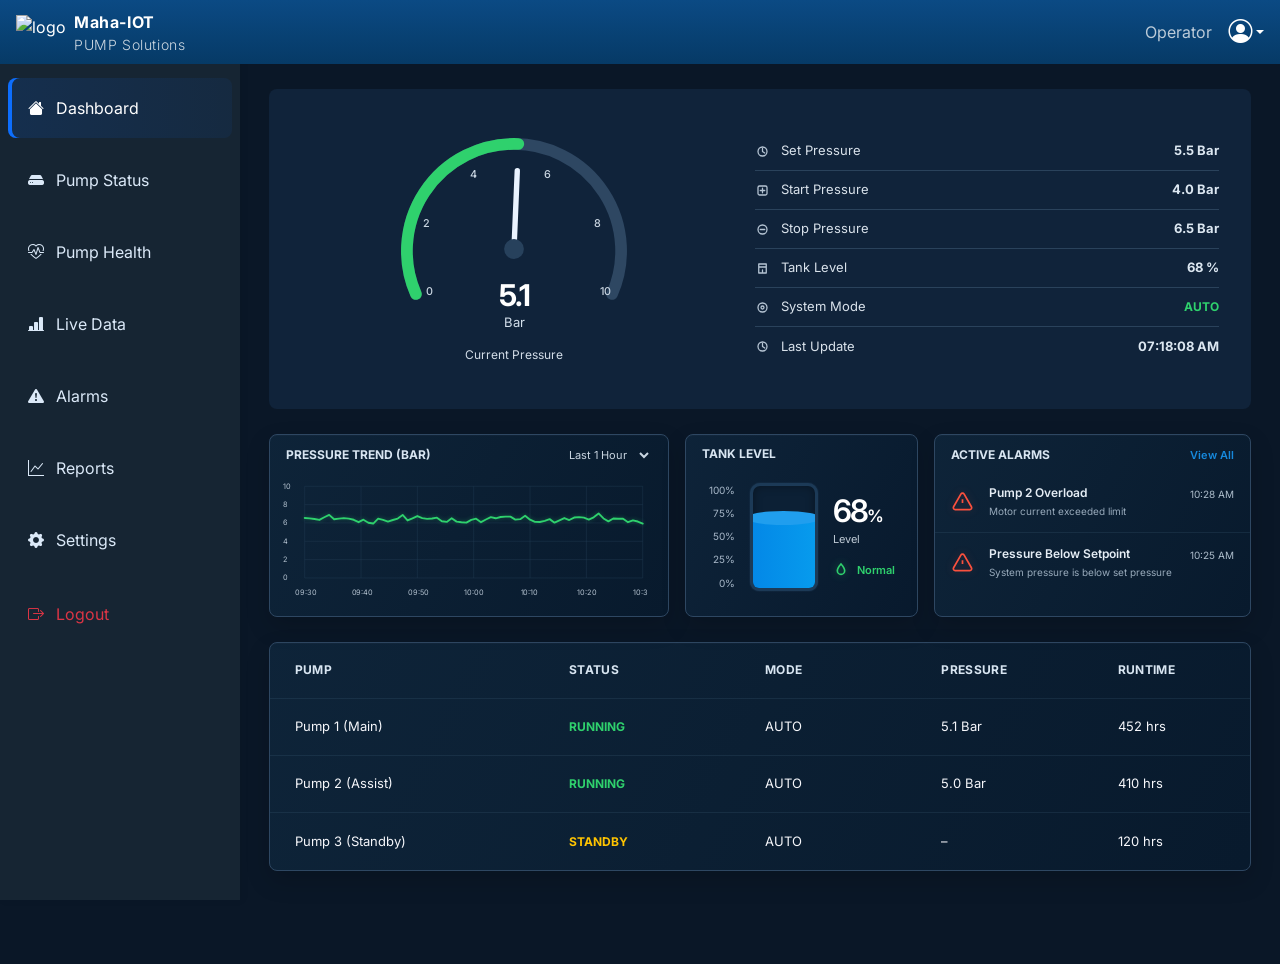
==== web-v2/home.html @ d456f830 "commit" ====
<!DOCTYPE html>
<html lang="en">

<head>
    <meta charset="utf-8">
    <meta name="viewport" content="width=device-width, initial-scale=1">
    <title>Aquatech — Dashboard</title>
    <link href="https://cdn.jsdelivr.net/npm/bootstrap@5.3.0/dist/css/bootstrap.min.css" rel="stylesheet">
    <link href="https://cdn.jsdelivr.net/npm/bootstrap-icons@1.13.1/font/bootstrap-icons.css" rel="stylesheet">
    <link rel="preconnect" href="https://fonts.googleapis.com">
    <link rel="preconnect" href="https://fonts.gstatic.com" crossorigin>
    <link href="https://fonts.googleapis.com/css2?family=Inter:wght@300;400;500;600;700&display=swap" rel="stylesheet">
    
    <style>
        :root {
            --sidebar-width: 240px;
            --topbar-height: 64px;
            --brand: #0b4a84;
            --panel: #10233a;
            --page: #0a1727;
            --muted: #a8b8c9;
            --line: #2e4762;
            --green: #2fd16d;
            --red: #fa513e;
            --blue: #078fee;
            --yellow: #ffc400;
        }

        * {
            box-sizing: border-box;
        }

        body {
            margin: 0;
            min-height: 100vh;
            background: var(--page);
            font-family: 'Inter', sans-serif;
            color: #fff;
            overflow-x: hidden;
        }

        /* Topbar */
        .topbar {
            height: var(--topbar-height);
            background: linear-gradient(180deg, var(--brand), #063a66);
            color: #fff;
        }

        .topbar .brand {
            font-weight: 700;
            letter-spacing: 0.6px;
        }

        /* Sidebar */
        .app-sidebar {
            width: var(--sidebar-width);
            background: #162533;
            color: #dbe9f8;
            min-height: 100vh;
            position: fixed;
            top: 0;
            left: 0;
            padding-top: var(--topbar-height);
            box-shadow: 2px 0 8px rgba(0, 0, 0, 0.06);
            z-index: 1020;
        }

        .app-sidebar .nav-link {
            color: inherit;
            padding: 18px 20px;
            border-radius: 8px;
            margin: 6px 8px;
        }

        .app-sidebar .nav-link:hover {
            background: rgba(255, 255, 255, 0.03);
            color: #fff;
        }

        .app-sidebar .nav-link.active {
            background: linear-gradient(90deg, #0d6efd22, #0d6efd11);
            box-shadow: inset 4px 0 0 #0d6efd;
            color: #fff;
        }

        /* Main content offset */
        @media(min-width:992px) {
            main.content {
                margin-left: var(--sidebar-width);
                margin-top: var(--topbar-height);
            }
        }
        @media(max-width:991px) {
            .app-sidebar { display: none; }
            main.content { margin-top: var(--topbar-height); }
        }

        /* Dashboard Container */
        .dashboard {
            width: auto;
            min-height: calc(100vh - var(--topbar-height));
            padding: 25px 29px;
        }

        /* Top Panel (Gauge & Details) */
        .top-panel {
            display: grid;
            grid-template-columns: 1fr 1.08fr;
            gap: 25px;
            align-items: center;
            background: var(--panel);
            padding: 25px 29px;
            border-radius: 8px;
            margin-bottom: 25px;
        }

        /* Gauge */
        .gauge {
            position: relative;
            width: 280px;
            height: 270px;
            justify-self: center;
        }

        svg.gauge-svg {
            width: 100%;
            height: 100%;
            overflow: visible;
        }

        .track {
            fill: none;
            stroke: var(--line);
            stroke-width: 13;
            stroke-linecap: round;
        }

        .progress {
            fill: none;
            stroke: var(--green);
            stroke-width: 13;
            stroke-linecap: round;
        }

        .tick {
            fill: #c9d5e1;
            font-size: 12px;
            font-weight: 500;
        }

        .needle {
            transform-origin: 150px 150px;
            transition: transform .5s cubic-bezier(.22, .8, .32, 1);
        }

        .needle line {
            stroke: #eaf3ff;
            stroke-width: 6;
            stroke-linecap: round;
        }

        .hub {
            fill: #27415c;
        }

        .reading {
            position: absolute;
            top: 166px;
            width: 100%;
            text-align: center;
        }

        .reading strong {
            display: block;
            font-size: 30px;
            line-height: 1;
            letter-spacing: -1px;
        }

        .reading span {
            display: block;
            margin-top: 3px;
            font-size: 13px;
            color: #d4e0ec;
        }

        .reading small {
            display: block;
            margin-top: 13px;
            color: #d3dde8;
            font-size: 12px;
        }

        /* Details */
        .details {
            padding-right: 3px;
        }

        .detail-row {
            height: 39px;
            display: grid;
            grid-template-columns: 18px 1fr auto;
            align-items: center;
            gap: 8px;
            border-bottom: 1px solid #2a425b;
            font-size: 13px;
        }

        .detail-row:last-child {
            border-bottom: 0;
        }

        .icon {
            width: 15px;
            height: 15px;
            fill: none;
            stroke: #b6c5d4;
            stroke-width: 1.7;
            stroke-linecap: round;
            stroke-linejoin: round;
        }

        .label { color: #d9e2eb; }
        .metric { color: #dce7f1; font-weight: 700; }
        .metric.auto { color: var(--green); font-size: 12px; }

        @media (max-width:620px) {
            .dashboard { padding: 18px; }
            .top-panel { grid-template-columns: 1fr; gap: 0; padding: 18px; }
            .details { padding: 0 12px 8px; }
        }

        /* -----------------------
           Bottom Cards Section
           ----------------------- */
        .card-panel {
            height: 100%;
            min-height: 183px;
            border: 1px solid var(--line);
            background: linear-gradient(118deg, rgba(14,36,57,.98), rgba(8,26,45,.98));
            border-radius: 8px;
            box-shadow: 0 10px 25px rgba(0,0,0,.16), inset 0 1px 0 rgba(255,255,255,.02);
            overflow: hidden;
            display: flex;
            flex-direction: column;
        }

        .panel-title {
            font-size: 12px;
            font-weight: 700;
            color: #d8e5f1;
            margin: 0;
        }

        /* Chart */
        .period { border: 0; background: transparent; color: #c9d5e1; font-size: 11px; padding: 0; }
        .period:focus { box-shadow: none; color: #fff; outline: none; }
        .chart-area { flex: 1; height: 138px; padding: 4px 12px 9px 4px; }
        #trend { width: 100%; height: 100%; display: block; }
        .grid { stroke: #254158; stroke-width: 1; opacity: .52; }
        .axis { fill: #b3c1cf; font-size: 10px; font-family: Inter, Arial, sans-serif; }
        .trend-line { fill: none; stroke: var(--green); stroke-width: 2.5; stroke-linejoin: round; stroke-linecap: round; filter: drop-shadow(0 0 3px rgba(47, 209, 109, .35)); stroke-dasharray: 600; stroke-dashoffset: 600; animation: draw 2s ease forwards; }
        @keyframes draw { to { stroke-dashoffset: 0; } }

        /* Tank Level */
        .tank-wrap {
            height: 135px;
            display: flex;
            align-items: center;
            justify-content: center;
            gap: 15px;
            padding-top: 0;
            flex: 1;
        }
        
        .tank-y-axis {
            display: flex;
            flex-direction: column;
            justify-content: space-between;
            height: 108px;
            color: var(--muted);
            font-size: 10px;
            text-align: right;
        }

        .tank {
            width: 68px;
            height: 108px;
            position: relative;
            border: 3px solid #1c3a57;
            border-radius: 10px 10px 9px 9px;
            background: #0c2035;
            overflow: hidden;
            box-shadow: inset 0 0 10px rgba(0,0,0,.35), 0 0 2px rgba(103,167,218,.2);
        }
        .water {
            position: absolute;
            left: 0;
            bottom: 0;
            width: 100%;
            height: 68%;
            background: linear-gradient(90deg, #0388e7, #079bed);
            transition: height 1s cubic-bezier(0.4, 0, 0.2, 1);
            animation: water-rise 1.5s cubic-bezier(.2,.8,.2,1);
        }
        .water:before {
            content: "";
            position: absolute;
            left: -11%;
            top: -7px;
            width: 122%;
            height: 14px;
            border-radius: 50%;
            background: #209eee;
            animation: wave 2.5s ease-in-out infinite alternate;
        }
        @keyframes water-rise { from { height: 0; } to { height: 68%; } }
        @keyframes wave { to { transform: translateX(8px) scaleY(.8); } }
        
        .level-number { font-size: 31px; font-weight: 600; letter-spacing: -1.8px; line-height: 1; }
        .level-number small { font-size: 17px; letter-spacing: -.5px; }
        .metric-label { color: #bdc9d4; font-size: 11px; margin-top: 5px; }
        .status-indicator { margin-top: 14px; color: var(--green); font-size: 11px; font-weight: 600; display: flex; align-items: center; gap: 8px; }
        .status-indicator svg { width: 16px; height: 16px; filter: drop-shadow(0 0 4px rgba(47, 209, 109, .45)); }

        /* Alarms */
        .view-all { color: #1688db; text-decoration: none; font-size: 11px; font-weight: 600; }
        .alarm { display: flex; gap: 15px; padding: 13px 16px; }
        .alarm + .alarm { border-top: 1px solid rgba(73,105,132,.2); }
        .alarm-icon { width: 23px; flex: 0 0 23px; color: var(--red); margin-top: 0; filter: drop-shadow(0 0 4px rgba(250, 81, 62, .2)); }
        .alarm-title { font-size: 12px; font-weight: 600; color: #e5edf5; line-height: 1.25; }
        .alarm-desc { color: #97a9ba; font-size: 10px; margin-top: 4px; }
        .alarm-time { margin-left: auto; white-space: nowrap; color: #adbdcb; font-size: 10px; padding-top: 2px; }

        /* -----------------------
           Pump Status Table Panel (Bottom Section)
           ----------------------- */
        .pump-panel {
            overflow: hidden;
            border: 1px solid var(--line);
            border-radius: 8px;
            background: linear-gradient(118deg, rgba(14,36,57,.98), rgba(8,26,45,.98));
            box-shadow: 0 10px 25px rgba(0,0,0,.16), inset 0 1px 0 rgba(255,255,255,.02);
            margin-top: 25px;
        }

        .pump-table {
            --bs-table-bg: transparent;
            --bs-table-color: #f6f7fb;
            table-layout: fixed;
            margin-bottom: 0;
        }

        .pump-table th,
        .pump-table td {
            padding: 1.15rem 2.5%;
            white-space: nowrap;
            border-bottom: 1px solid rgba(73,105,132,.2);
        }

        .pump-table thead th {
            font-size: 12px;
            font-weight: 700;
            letter-spacing: .03em;
            color: #d8e5f1;
            text-transform: uppercase;
        }

        .pump-table tbody td {
            font-size: 13px;
            font-weight: 400;
        }

        .pump-table tbody tr:last-child td {
            border-bottom: 0;
        }

        .pump-table th:nth-child(1), .pump-table td:nth-child(1) { width: 28%; }
        .pump-table th:nth-child(2), .pump-table td:nth-child(2) { width: 20%; }
        .pump-table th:nth-child(3), .pump-table td:nth-child(3) { width: 18%; }
        .pump-table th:nth-child(4), .pump-table td:nth-child(4) { width: 18%; }
        .pump-table th:nth-child(5), .pump-table td:nth-child(5) { width: 16%; }

        .status {
            font-weight: 700;
            font-size: 12px;
        }
        .status-running { color: var(--green); }
        .status-standby { color: var(--yellow); }

    </style>
</head>

<body>
    <!-- topbar -->
    <nav class="topbar d-flex align-items-center px-3 fixed-top">
        <div class="d-flex align-items-center gap-3">
            <button class="btn btn-outline-light d-lg-none" data-bs-toggle="offcanvas" data-bs-target="#mobileNav"><i class="bi bi-list"></i></button>
            <div class="d-flex align-items-center">
                <img src="https://www.meghdootpumps.com/assets/images/resources/logo-1.png" alt="logo" height="34" class="me-2">
                <div class="brand">Maha-IOT <small class="text-light-opacity-50 d-block" style="opacity:.8;font-weight:300">PUMP Solutions</small></div>
            </div>
        </div>
        <div class="ms-auto d-flex align-items-center">
            <div class="me-3 text-light opacity-75 d-none d-md-block">Operator</div>
            <div class="dropdown">
                <a class="d-flex align-items-center text-white text-decoration-none dropdown-toggle" href="#" role="button" data-bs-toggle="dropdown">
                    <i class="bi bi-person-circle fs-4"></i>
                </a>
                <ul class="dropdown-menu dropdown-menu-end">
                    <li><a class="dropdown-item" href="#">Profile</a></li>
                    <li><a class="dropdown-item" href="#">Logout</a></li>
                </ul>
            </div>
        </div>
    </nav>

    <!-- sidebar (desktop) -->
    <aside class="app-sidebar d-none d-lg-block">
        <nav class="nav flex-column mt-2">
            <a class="nav-link active" href="#"><i class="bi bi-house-fill me-2"></i> Dashboard</a>
            <a class="nav-link" href="#"><i class="bi bi-hdd-fill me-2"></i> Pump Status</a>
            <a class="nav-link" href="#"><i class="bi bi-heart-pulse me-2"></i> Pump Health</a>
            <a class="nav-link" href="#"><i class="bi bi-bar-chart-line-fill me-2"></i> Live Data</a>
            <a class="nav-link" href="#"><i class="bi bi-exclamation-triangle-fill me-2"></i> Alarms</a>
            <a class="nav-link" href="#"><i class="bi bi-graph-up me-2"></i> Reports</a>
            <a class="nav-link" href="#"><i class="bi bi-gear-fill me-2"></i> Settings</a>
            <a class="nav-link text-danger mt-2" href="#"><i class="bi bi-box-arrow-right me-2"></i> Logout</a>
        </nav>
    </aside>

    <!-- mobile offcanvas nav -->
    <div class="offcanvas offcanvas-start" tabindex="-1" id="mobileNav">
        <div class="offcanvas-header">
            <h5 class="offcanvas-title">Menu</h5>
            <button type="button" class="btn-close text-reset" data-bs-dismiss="offcanvas"></button>
        </div>
        <div class="offcanvas-body p-0">
            <nav class="nav flex-column">
                <a class="nav-link active px-3" href="#">Dashboard</a>
                <a class="nav-link px-3" href="#">Pump Status</a>
                <a class="nav-link px-3" href="#">Pump Health</a>
                <a class="nav-link px-3" href="#">Live Data</a>
                <a class="nav-link px-3" href="#">Alarms</a>
                <a class="nav-link px-3" href="#">Reports</a>
                <a class="nav-link px-3" href="#">Settings</a>
                <a class="nav-link px-3 text-danger" href="#">Logout</a>
            </nav>
        </div>
    </div>

    <!-- main content -->
    <main class="dashboard content">
        
        <!-- Top Section -->
        <div class="top-panel">
            <section class="gauge" aria-label="Current pressure gauge">
                <svg class="gauge-svg" viewBox="0 0 300 300" role="img">
                    <path class="track" d="M41 200 A119 119 0 1 1 259 200" />
                    <path id="progress" class="progress" d="M41 200 A119 119 0 1 1 259 200" />
                    <g class="tick">
                        <text x="52" y="201">0</text>
                        <text x="49" y="126">2</text>
                        <text x="101" y="71">4</text>
                        <text x="183" y="71">6</text>
                        <text x="239" y="126">8</text>
                        <text x="245" y="201">10</text>
                    </g>
                    <g id="needle" class="needle">
                        <line x1="150" y1="150" x2="150" y2="63" />
                    </g>
                    <circle class="hub" cx="150" cy="150" r="11" />
                </svg>
                <div class="reading"><strong id="pressure">5.1</strong><span>Bar</span><small>Current Pressure</small></div>
            </section>

            <section class="details" aria-label="Pressure system status">
                <div class="detail-row">
                    <svg class="icon" viewBox="0 0 20 20">
                        <circle cx="10" cy="10" r="6" />
                        <path d="M10 10V6M10 10l3 2" />
                    </svg>
                    <span class="label">Set Pressure</span>
                    <span class="metric">5.5 Bar</span>
                </div>
                <div class="detail-row">
                    <svg class="icon" viewBox="0 0 20 20">
                        <rect x="4" y="4" width="12" height="12" rx="2" />
                        <path d="M7 10h6M10 7v6" />
                    </svg>
                    <span class="label">Start Pressure</span>
                    <span class="metric">4.0 Bar</span>
                </div>
                <div class="detail-row">
                    <svg class="icon" viewBox="0 0 20 20">
                        <circle cx="10" cy="10" r="6" />
                        <path d="M7 10h6" />
                    </svg>
                    <span class="label">Stop Pressure</span>
                    <span class="metric">6.5 Bar</span>
                </div>
                <div class="detail-row">
                    <svg class="icon" viewBox="0 0 20 20">
                        <path d="M5 4h10v12H5zM5 8h10" />
                        <path d="M10 12v3" />
                    </svg>
                    <span class="label">Tank Level</span>
                    <span class="metric" id="topTankMetric">68 %</span>
                </div>
                <div class="detail-row">
                    <svg class="icon" viewBox="0 0 20 20">
                        <circle cx="10" cy="10" r="6" />
                        <circle cx="10" cy="10" r="2" />
                    </svg>
                    <span class="label">System Mode</span>
                    <span class="metric auto">AUTO</span>
                </div>
                <div class="detail-row">
                    <svg class="icon" viewBox="0 0 20 20">
                        <circle cx="10" cy="10" r="6" />
                        <path d="M10 10V6M10 10l3 2" />
                    </svg>
                    <span class="label">Last Update</span>
                    <span id="time" class="metric">--:--:--</span>
                </div>
            </section>
        </div>

        <!-- Middle Cards Section -->
        <div class="row g-3">
            
            <!-- Trend Chart -->
            <section class="col-lg-5">
                <div class="card-panel p-2">
                    <div class="d-flex justify-content-between align-items-center px-2 pt-1 pb-2">
                        <h2 class="panel-title mb-0">PRESSURE TREND (BAR)</h2>
                        <select class="period" id="range" aria-label="Chart period">
                            <option>Last 1 Hour</option>
                            <option>Last 6 Hours</option>
                            <option>Today</option>
                        </select>
                    </div>
                    <div class="chart-area">
                        <svg id="trend" viewBox="0 0 500 165" preserveAspectRatio="none" aria-label="Pressure trend chart">
                            <g id="grid"></g>
                            <g id="labels"></g>
                            <path id="line" class="trend-line"></path>
                        </svg>
                    </div>
                </div>
            </section>

            <!-- Tank Level -->
            <section class="col-lg-3 col-md-5">
                <div class="card-panel p-2">
                    <h2 class="panel-title px-2 pt-1 pb-1 mb-0">TANK LEVEL</h2>
                    <div class="tank-wrap">
                        <div class="tank-y-axis">
                            <span>100%</span>
                            <span>75%</span>
                            <span>50%</span>
                            <span>25%</span>
                            <span>0%</span>
                        </div>
                        <div class="tank"><div class="water" id="animatedWater"></div></div>
                        <div>
                            <div class="level-number"><span id="levelValue">68</span><small>%</small></div>
                            <div class="metric-label">Level</div>
                            <div class="status-indicator">
                                <svg viewBox="0 0 24 24" fill="none" stroke="currentColor" stroke-width="2.5">
                                    <path d="M12 3c-3.7 4.2-5.5 7.1-5.5 10a5.5 5.5 0 0 0 11 0c0-2.9-1.8-5.8-5.5-10Z"/>
                                </svg>
                                Normal
                            </div>
                        </div>
                    </div>
                </div>
            </section>

            <!-- Active Alarms -->
            <section class="col-lg-4 col-md-7">
                <div class="card-panel py-2">
                    <div class="d-flex justify-content-between align-items-center px-3 pt-1 pb-2">
                        <h2 class="panel-title mb-0">ACTIVE ALARMS</h2>
                        <a class="view-all" href="#">View All</a>
                    </div>
                    <div class="alarm">
                        <svg class="alarm-icon" viewBox="0 0 24 24" fill="none" stroke="currentColor" stroke-width="1.8">
                            <path d="M10.3 3.8 2.7 17a2 2 0 0 0 1.7 3h15.2a2 2 0 0 0 1.7-3L13.7 3.8a2 2 0 0 0-3.4 0Z"/>
                            <path d="M12 9v4M12 17h.01"/>
                        </svg>
                        <div>
                            <div class="alarm-title">Pump 2 Overload</div>
                            <div class="alarm-desc">Motor current exceeded limit</div>
                        </div>
                        <span class="alarm-time">10:28 AM</span>
                    </div>
                    <div class="alarm">
                        <svg class="alarm-icon" viewBox="0 0 24 24" fill="none" stroke="currentColor" stroke-width="1.8">
                            <path d="M10.3 3.8 2.7 17a2 2 0 0 0 1.7 3h15.2a2 2 0 0 0 1.7-3L13.7 3.8a2 2 0 0 0-3.4 0Z"/>
                            <path d="M12 9v4M12 17h.01"/>
                        </svg>
                        <div>
                            <div class="alarm-title">Pressure Below Setpoint</div>
                            <div class="alarm-desc">System pressure is below set pressure</div>
                        </div>
                        <span class="alarm-time">10:25 AM</span>
                    </div>
                </div>
            </section>

        </div>

        <!-- Bottom Section: Pump Status Table -->
        <div class="pump-panel" role="region" aria-label="Pump operational status">
            <div class="table-responsive">
                <table class="table table-borderless align-middle pump-table">
                    <thead>
                        <tr>
                            <th scope="col">Pump</th>
                            <th scope="col">Status</th>
                            <th scope="col">Mode</th>
                            <th scope="col">Pressure</th>
                            <th scope="col">Runtime</th>
                        </tr>
                    </thead>
                    <tbody id="pumpRows"></tbody>
                </table>
            </div>
        </div>

    </main>

    <script src="https://cdn.jsdelivr.net/npm/bootstrap@5.3.0/dist/js/bootstrap.bundle.min.js"></script>
    <script>
        // -------------------------
        // Pump Table Logic
        // -------------------------
        const pumps = [
            { name: "Pump 1 (Main)", status: "RUNNING", mode: "AUTO", pressure: "5.1 Bar", runtime: "452 hrs" },
            { name: "Pump 2 (Assist)", status: "RUNNING", mode: "AUTO", pressure: "5.0 Bar", runtime: "410 hrs" },
            { name: "Pump 3 (Standby)", status: "STANDBY", mode: "AUTO", pressure: "–", runtime: "120 hrs" }
        ];

        const statusClass = (status) => status === "RUNNING" ? "status-running" : "status-standby";

        document.querySelector("#pumpRows").innerHTML = pumps.map((pump) => `
            <tr>
                <td>${pump.name}</td>
                <td><span class="status ${statusClass(pump.status)}">${pump.status}</span></td>
                <td>${pump.mode}</td>
                <td>${pump.pressure}</td>
                <td>${pump.runtime}</td>
            </tr>
        `).join("");

        // -------------------------
        // Gauge & Time Logic
        // -------------------------
        const pressure = document.getElementById('pressure');
        const needle = document.getElementById('needle');
        const progress = document.getElementById('progress');
        const time = document.getElementById('time');
        const length = progress.getTotalLength();
        progress.style.strokeDasharray = length;
        
        function setPressure(value) {
            const v = Math.max(0, Math.min(10, value));
            pressure.textContent = v.toFixed(1);
            needle.style.transform = `rotate(${-120 + v * 24}deg)`;
            progress.style.strokeDashoffset = length * (1 - v / 10);
        }
        
        function updateTime() { 
            time.textContent = new Date().toLocaleTimeString([], { hour: '2-digit', minute: '2-digit', second: '2-digit' }); 
        }
        
        setPressure(5.1); 
        updateTime(); 
        setInterval(updateTime, 1000);

        // -------------------------
        // Trend Chart Logic
        // -------------------------
        const svgNS = 'http://www.w3.org/2000/svg';
        const grid = document.getElementById('grid');
        const labels = document.getElementById('labels');
        const line = document.getElementById('line');
        const W = 500, H = 165, L = 31, R = 7, T = 15, B = 28;
        
        function el(name, attrs, parent) {
            const n = document.createElementNS(svgNS, name);
            Object.entries(attrs).forEach(([k, v]) => n.setAttribute(k, v));
            parent.appendChild(n);
            return n;
        }
        
        // Build Grid and Y-Axis
        for (let i = 0; i <= 5; i++) {
            const y = T + (H - T - B) * i / 5;
            el('line', { x1: L, y1: y, x2: W - R, y2: y, class: 'grid' }, grid);
            el('text', { x: 1, y: y + 3, class: 'axis' }, labels).textContent = 10 - i * 2;
        }
        // Build X-Axis
        for (let i = 0; i <= 6; i++) {
            const x = L + (W - L - R) * i / 6;
            el('line', { x1: x, y1: T, x2: x, y2: H - B, class: 'grid' }, grid);
            el('text', { x: x - 13, y: H - 5, class: 'axis' }, labels).textContent = ['09:30', '09:40', '09:50', '10:00', '10:10', '10:20', '10:30'][i];
        }
        
        function makeData(amplitude = 1) {
            return Array.from({ length: 70 }, (_, i) => 6.4 + Math.sin(i * .35) * .22 + Math.sin(i * 1.7) * .18 + (i % 5 === 0 ? .2 : -.05) + (Math.random() - .5) * amplitude * .22);
        }
        
        function draw(data) {
            const pts = data.map((v, i) => {
                const x = L + i * (W - L - R) / (data.length - 1);
                const y = T + (10 - v) / 10 * (H - T - B);
                return `${i ? 'L' : 'M'}${x.toFixed(1)},${y.toFixed(1)}`;
            }).join(' ');
            line.style.animation = 'none';
            line.setAttribute('d', pts);
            void line.getBoundingClientRect(); // trigger reflow
            line.style.animation = 'draw 1.5s ease forwards';
        }
        
        draw(makeData());
        document.getElementById('range').addEventListener('change', () => draw(makeData(1.5)));

        // -------------------------
        // Tank Level Logic
        // -------------------------
        setInterval(() => {
            const n = 67 + Math.floor(Math.random() * 3);
            document.getElementById('levelValue').textContent = n;
            document.getElementById('topTankMetric').textContent = n + ' %';
            document.getElementById('animatedWater').style.height = n + '%';
        }, 4000);
    </script>
</body>
</html>
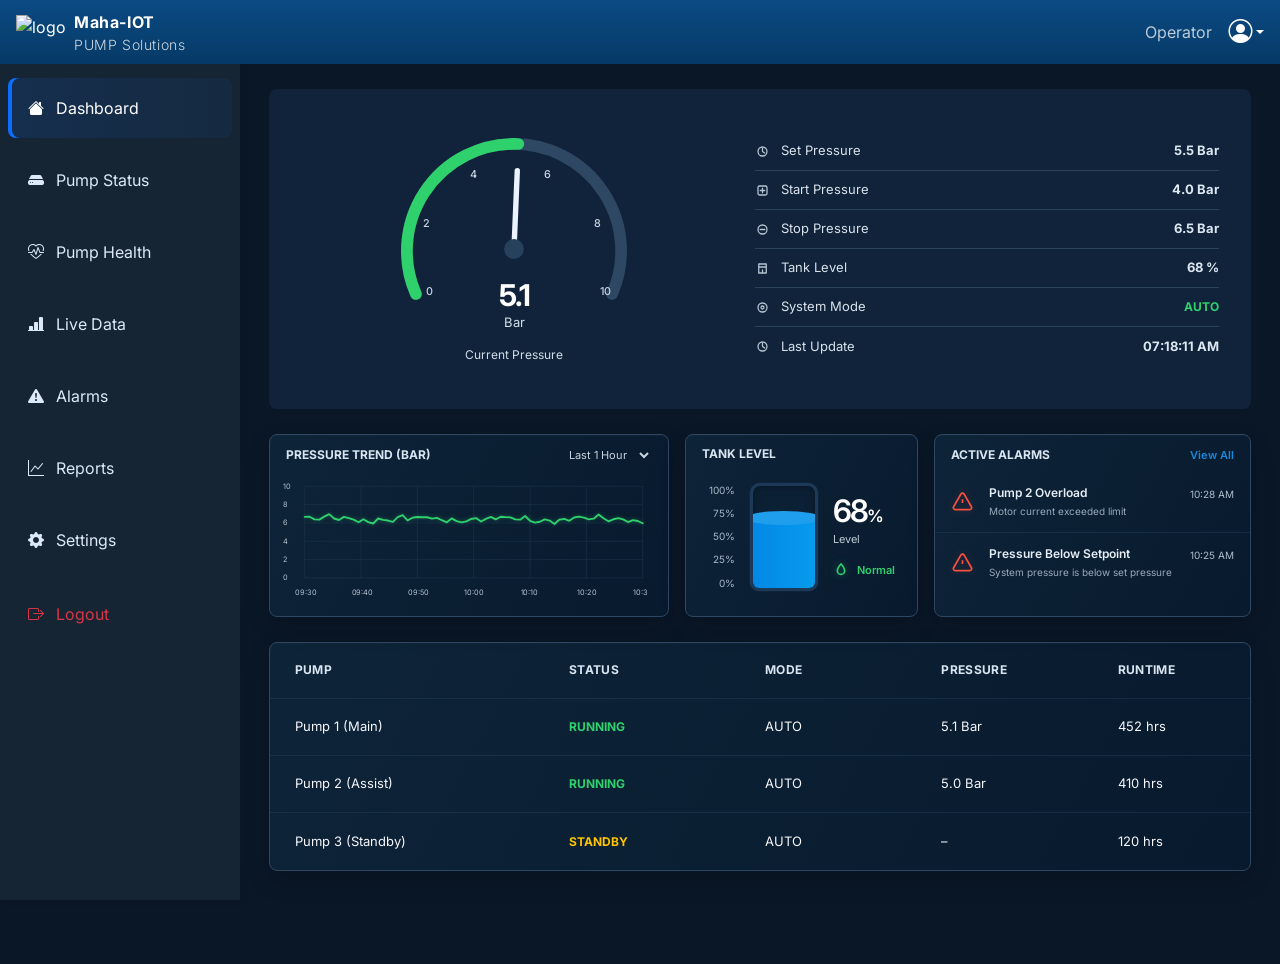
==== commit 89d9ae7e: "commit" ====
--- a/web-v2/home.html
+++ b/web-v2/home.html
@@ -4,7 +4,7 @@
 <head>
     <meta charset="utf-8">
     <meta name="viewport" content="width=device-width, initial-scale=1">
-    <title>Aquatech — Dashboard</title>
+    <title>IOT — Dashboard</title>
     <link href="https://cdn.jsdelivr.net/npm/bootstrap@5.3.0/dist/css/bootstrap.min.css" rel="stylesheet">
     <link href="https://cdn.jsdelivr.net/npm/bootstrap-icons@1.13.1/font/bootstrap-icons.css" rel="stylesheet">
     <link rel="preconnect" href="https://fonts.googleapis.com">
